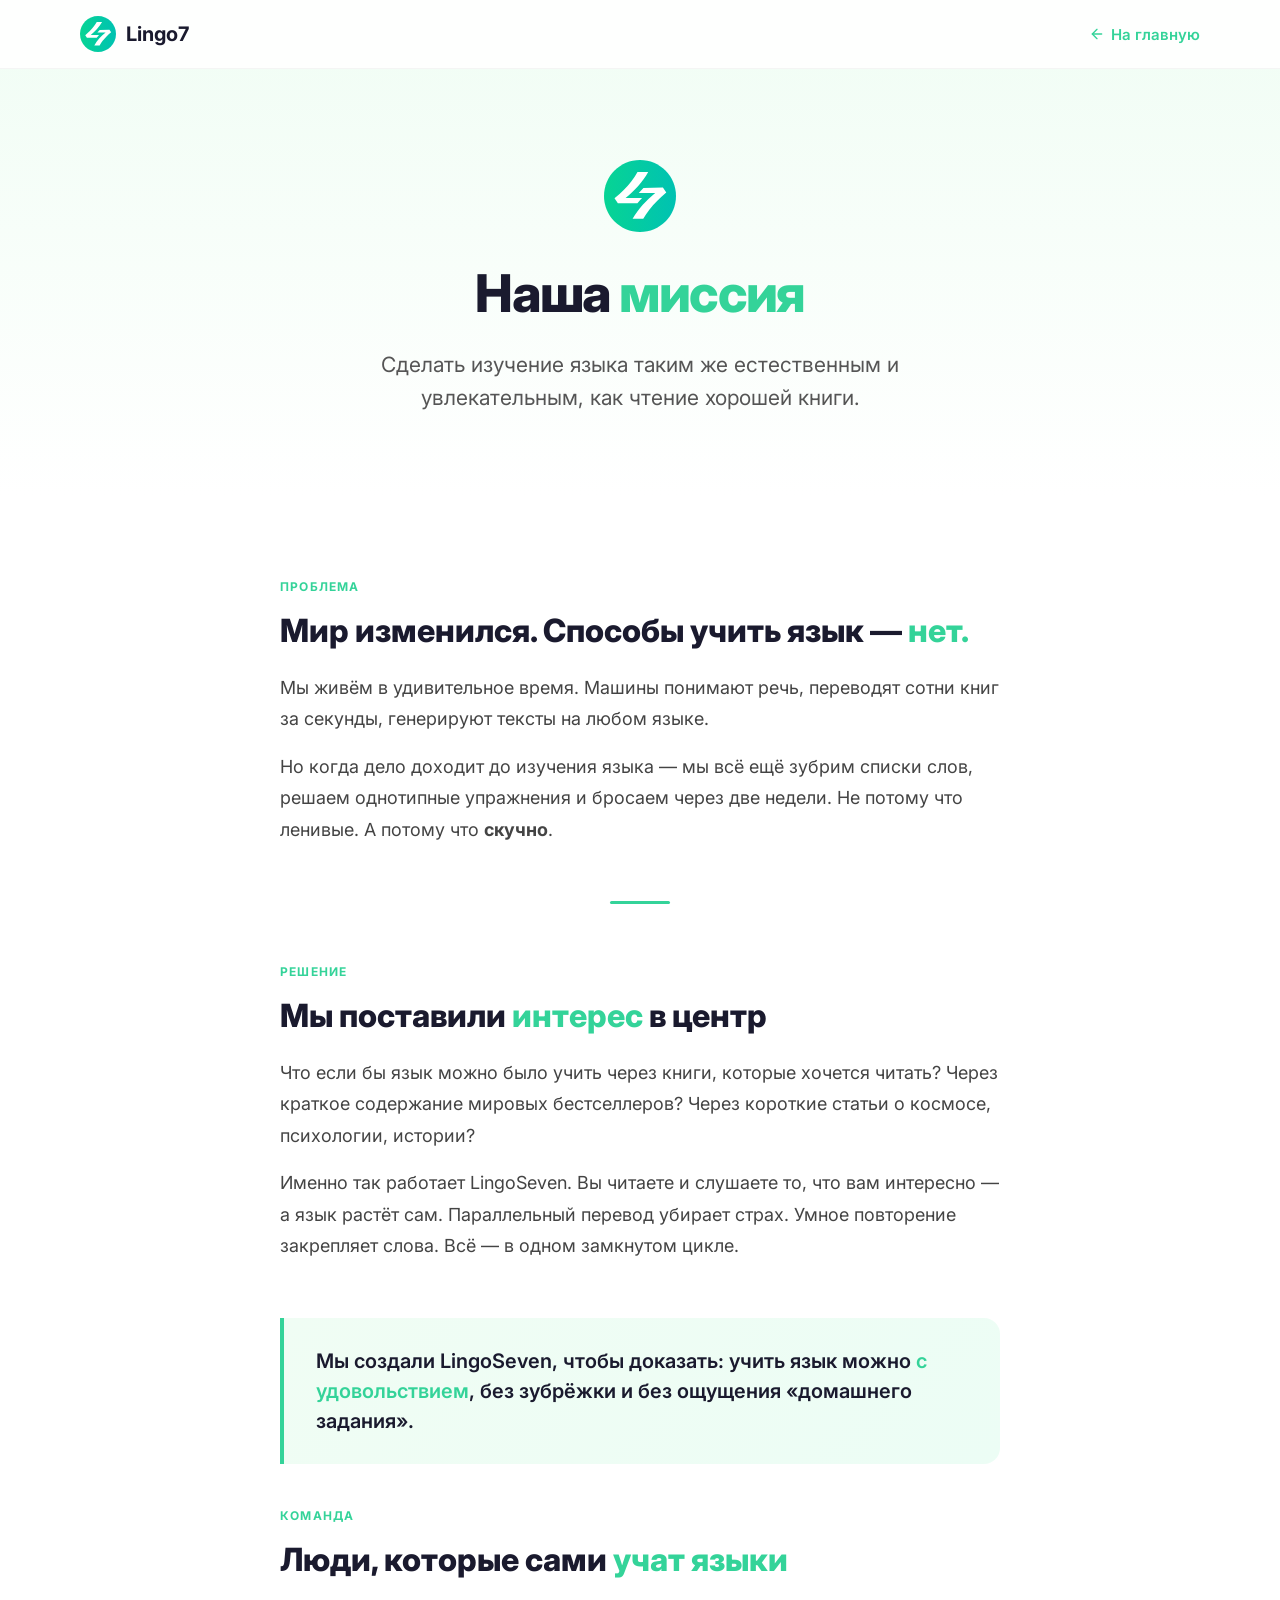
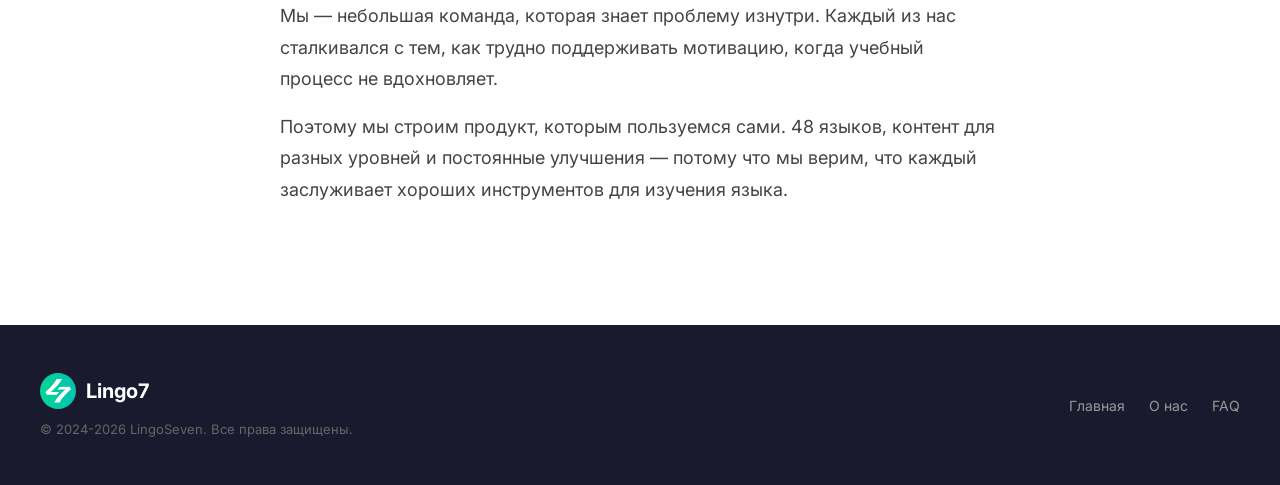
==== about.html @ 7a11f2e7 "Update about page, fix logos, cleanup" ====
<!DOCTYPE html>
<html lang="ru">
<head>
  <meta charset="UTF-8">
  <meta name="viewport" content="width=device-width, initial-scale=1.0">
  <title>О нас — LingoSeven</title>
  <link rel="icon" type="image/svg+xml" href="favicon.svg">
  <link rel="preconnect" href="https://fonts.googleapis.com">
  <link rel="preconnect" href="https://fonts.gstatic.com" crossorigin>
  <link href="https://fonts.googleapis.com/css2?family=Inter:wght@400;500;600;700;800&display=swap" rel="stylesheet">
  <style>
    *, *::before, *::after { margin: 0; padding: 0; box-sizing: border-box; }
    html { font-size: 16px; scroll-behavior: smooth; }
    body {
      font-family: 'Inter', -apple-system, BlinkMacSystemFont, sans-serif;
      color: #1a1a2e;
      background: #fff;
      -webkit-font-smoothing: antialiased;
    }
    a { text-decoration: none; color: inherit; }

    /* Header */
    .header {
      position: fixed; top: 0; left: 0; right: 0; z-index: 100;
      background: rgba(255,255,255,0.9);
      backdrop-filter: blur(12px); -webkit-backdrop-filter: blur(12px);
      border-bottom: 1px solid rgba(0,0,0,0.04);
    }
    .header__inner {
      max-width: 1200px; margin: 0 auto; padding: 16px 40px;
      display: flex; align-items: center; justify-content: space-between;
    }
    .logo { display: flex; align-items: center; gap: 10px; }
    .logo__img { height: 36px; width: auto; }
    .logo__text { font-size: 20px; font-weight: 700; color: #1a1a2e; }
    .header__back {
      font-size: 15px; font-weight: 600; color: #34D399;
      display: flex; align-items: center; gap: 6px;
    }
    .header__back:hover { text-decoration: underline; }

    /* Hero */
    .about-hero {
      padding: 160px 40px 80px;
      text-align: center;
      background: linear-gradient(180deg, #f0fdf4 0%, #fff 100%);
    }
    .about-hero__icon {
      width: 72px; height: 72px;
      margin: 0 auto 28px;
    }
    .about-hero__title {
      font-size: 52px; font-weight: 800; line-height: 1.15;
      letter-spacing: -0.03em; margin-bottom: 24px;
    }
    .about-hero__title span { color: #34D399; }
    .about-hero__subtitle {
      font-size: 21px; color: #555; line-height: 1.6;
      max-width: 640px; margin: 0 auto;
    }

    /* Story */
    .story {
      padding: 80px 40px;
      max-width: 800px;
      margin: 0 auto;
    }
    .story__block {
      margin-bottom: 56px;
    }
    .story__block:last-child {
      margin-bottom: 0;
    }
    .story__label {
      display: inline-block;
      font-size: 12px;
      font-weight: 700;
      text-transform: uppercase;
      letter-spacing: 0.1em;
      color: #34D399;
      margin-bottom: 16px;
    }
    .story__block h2 {
      font-size: 32px; font-weight: 800; line-height: 1.3;
      margin-bottom: 20px;
    }
    .story__block h2 span { color: #34D399; }
    .story__block p {
      font-size: 18px; color: #444; line-height: 1.75;
      margin-bottom: 16px;
    }
    .story__block p:last-child { margin-bottom: 0; }

    /* Highlight quote */
    .story__highlight {
      background: linear-gradient(135deg, #f0fdf4 0%, #ecfdf5 100%);
      border-left: 4px solid #34D399;
      border-radius: 0 16px 16px 0;
      padding: 28px 32px;
      margin: 40px 0;
    }
    .story__highlight p {
      font-size: 20px;
      font-weight: 600;
      color: #1a1a2e;
      line-height: 1.5;
      margin: 0;
    }
    .story__highlight span { color: #34D399; }

    /* Divider */
    .divider {
      width: 60px;
      height: 3px;
      background: #34D399;
      border-radius: 2px;
      margin: 0 auto;
    }

    /* Footer */
    .footer {
      background: #1a1a2e; color: #fff; padding: 48px 40px;
      margin-top: 40px;
    }
    .footer__inner {
      max-width: 1200px; margin: 0 auto;
      display: flex; align-items: center; justify-content: space-between;
    }
    .footer .logo__text { color: #fff; }
    .footer__copy { font-size: 13px; color: #666; margin-top: 12px; }
    .footer__links { display: flex; gap: 24px; }
    .footer__links a { font-size: 14px; color: #999; transition: color 0.2s; }
    .footer__links a:hover { color: #34D399; }

    /* Responsive */
    @media (max-width: 768px) {
      .header__inner { padding: 12px 16px; }
      .about-hero { padding: 110px 16px 60px; }
      .about-hero__icon { width: 56px; height: 56px; margin-bottom: 20px; }
      .about-hero__title { font-size: 34px; }
      .about-hero__subtitle { font-size: 17px; }
      .story { padding: 48px 16px; }
      .story__block h2 { font-size: 26px; }
      .story__block p { font-size: 16px; }
      .story__highlight { padding: 20px 20px; }
      .story__highlight p { font-size: 17px; }
      .footer { padding: 32px 16px; margin-top: 20px; }
      .footer__inner { flex-direction: column; text-align: center; gap: 20px; }
      .footer__links { flex-wrap: wrap; justify-content: center; gap: 16px; }
    }
  </style>
</head>
<body>

  <header class="header">
    <div class="header__inner">
      <a href="index.html" class="logo">
        <img src="favicon.svg" alt="LingoSeven" class="logo__img">
        <span class="logo__text">Lingo7</span>
      </a>
      <a href="index.html" class="header__back">
        <svg width="16" height="16" viewBox="0 0 24 24" fill="none" stroke="currentColor" stroke-width="2" stroke-linecap="round" stroke-linejoin="round"><path d="M19 12H5"/><polyline points="12 19 5 12 12 5"/></svg>
        На главную
      </a>
    </div>
  </header>

  <section class="about-hero">
    <img src="favicon.svg" alt="" class="about-hero__icon">
    <h1 class="about-hero__title">Наша <span>миссия</span></h1>
    <p class="about-hero__subtitle">Сделать изучение языка таким же естественным и увлекательным, как чтение хорошей книги.</p>
  </section>

  <section class="story">

    <div class="story__block">
      <span class="story__label">Проблема</span>
      <h2>Мир изменился. Способы учить язык — <span>нет.</span></h2>
      <p>Мы живём в удивительное время. Машины понимают речь, переводят сотни книг за секунды, генерируют тексты на любом языке.</p>
      <p>Но когда дело доходит до изучения языка — мы всё ещё зубрим списки слов, решаем однотипные упражнения и бросаем через две недели. Не потому что ленивые. А потому что <strong>скучно</strong>.</p>
    </div>

    <div class="divider"></div>

    <div class="story__block" style="margin-top: 56px;">
      <span class="story__label">Решение</span>
      <h2>Мы поставили <span>интерес</span> в центр</h2>
      <p>Что если бы язык можно было учить через книги, которые хочется читать? Через краткое содержание мировых бестселлеров? Через короткие статьи о космосе, психологии, истории?</p>
      <p>Именно так работает LingoSeven. Вы читаете и слушаете то, что вам интересно — а язык растёт сам. Параллельный перевод убирает страх. Умное повторение закрепляет слова. Всё — в одном замкнутом цикле.</p>
    </div>

    <div class="story__highlight">
      <p>Мы создали LingoSeven, чтобы доказать: учить язык можно <span>с удовольствием</span>, без зубрёжки и без ощущения «домашнего задания».</p>
    </div>

    <div class="story__block">
      <span class="story__label">Команда</span>
      <h2>Люди, которые сами <span>учат языки</span></h2>
      <p>Мы — небольшая команда, которая знает проблему изнутри. Каждый из нас сталкивался с тем, как трудно поддерживать мотивацию, когда учебный процесс не вдохновляет.</p>
      <p>Поэтому мы строим продукт, которым пользуемся сами. 48 языков, контент для разных уровней и постоянные улучшения — потому что мы верим, что каждый заслуживает хороших инструментов для изучения языка.</p>
    </div>

  </section>

  <footer class="footer">
    <div class="footer__inner">
      <div>
        <a href="index.html" class="logo">
          <img src="favicon.svg" alt="LingoSeven" class="logo__img">
          <span class="logo__text">Lingo7</span>
        </a>
        <p class="footer__copy">&copy; 2024-2026 LingoSeven. Все права защищены.</p>
      </div>
      <div class="footer__links">
        <a href="index.html">Главная</a>
        <a href="about.html">О нас</a>
        <a href="index.html#faq">FAQ</a>
      </div>
    </div>
  </footer>

</body>
</html>
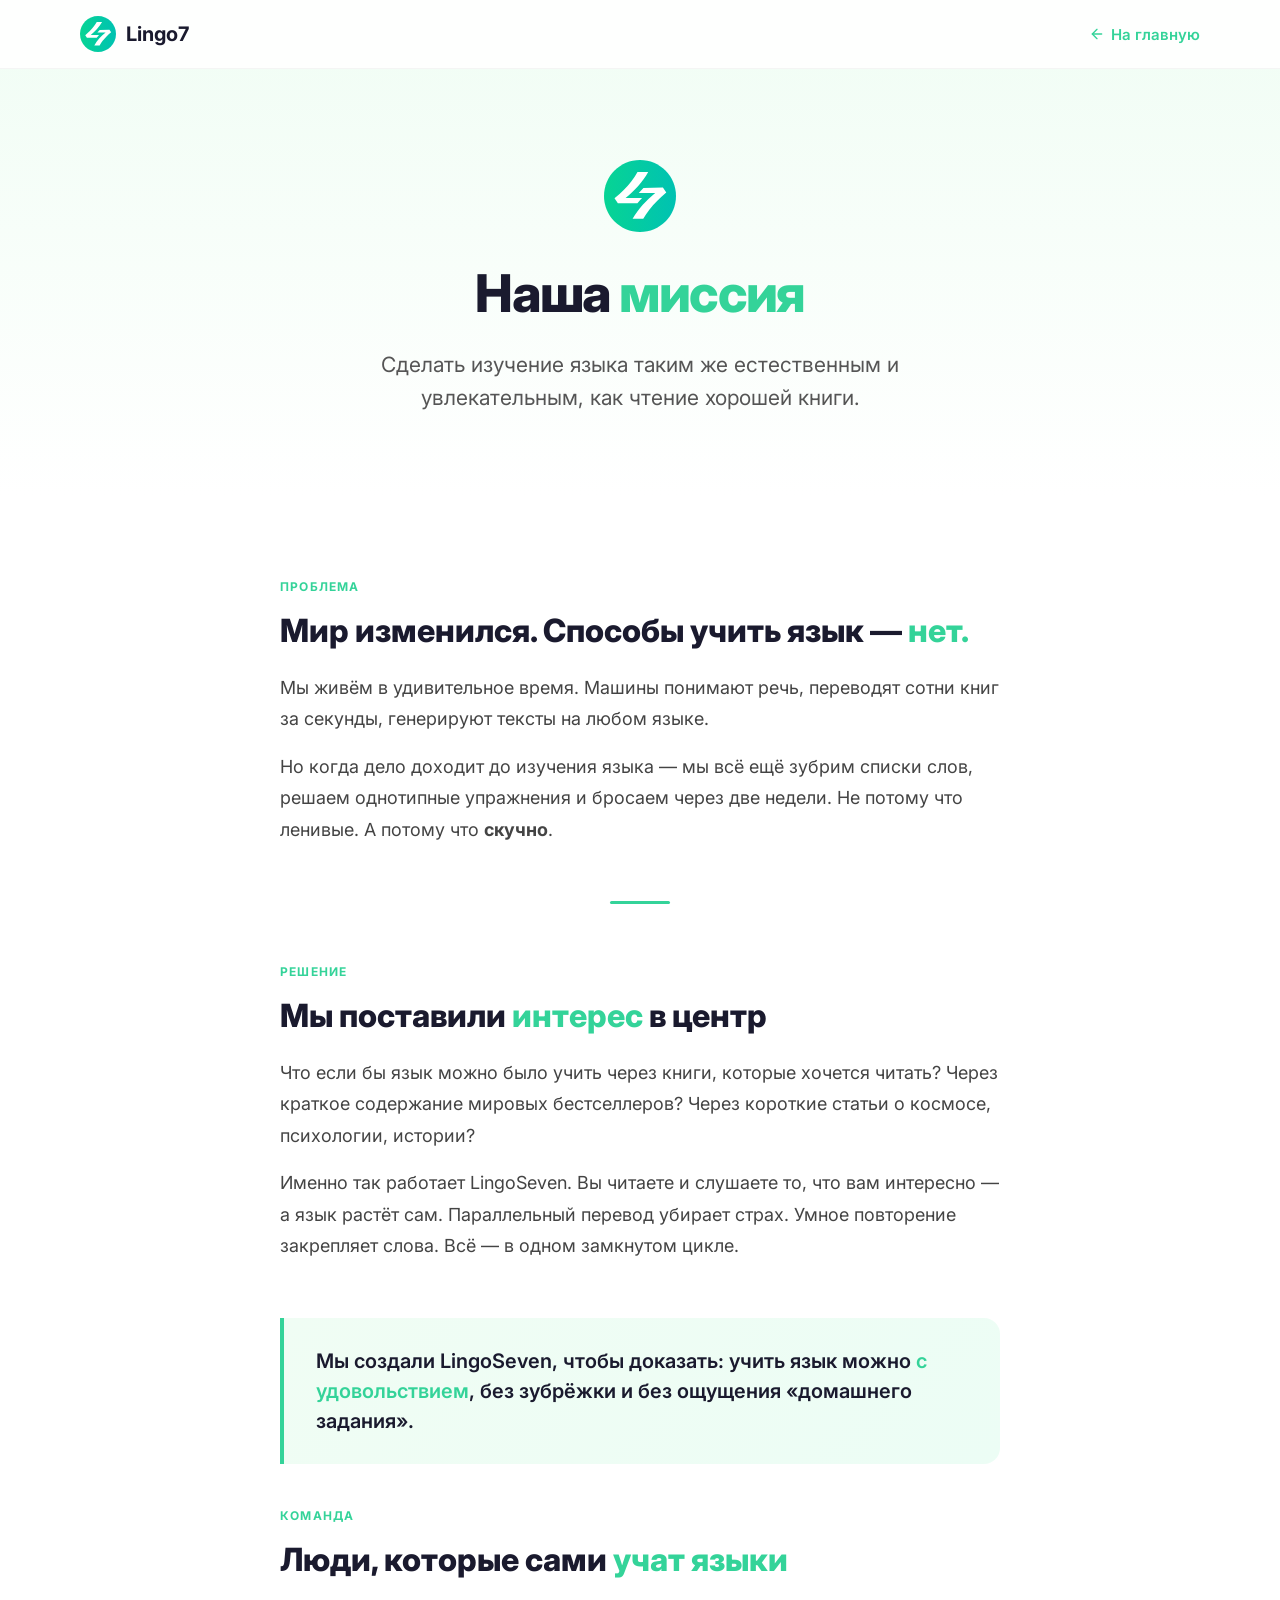
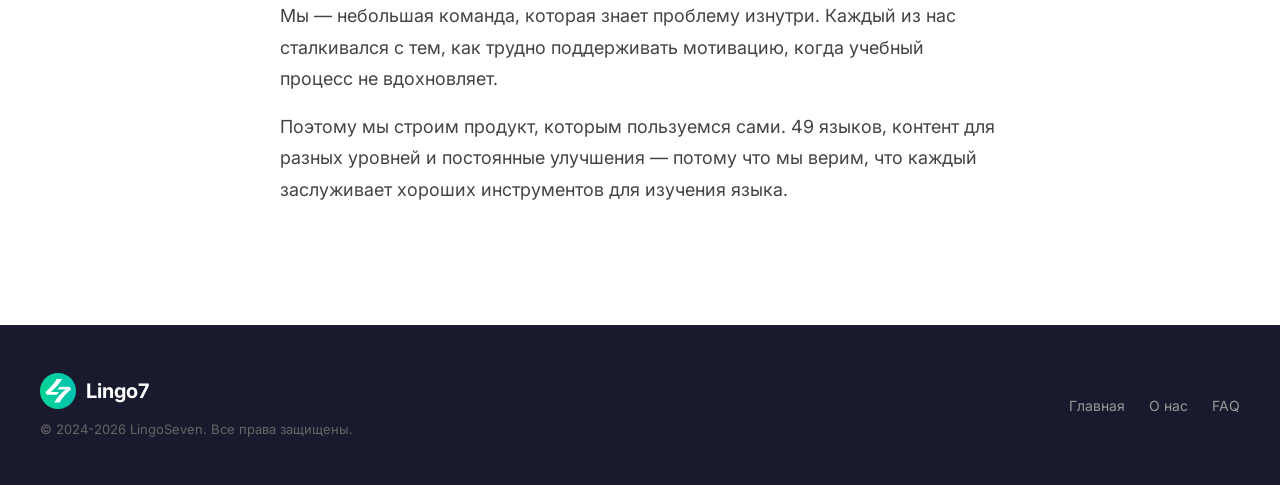
==== commit 99ad4c53: "Update language count from 48 to 49 Co-Authored-By: Claude Opus 4.7 (1M context) <noreply@anthropic." ====
--- a/about.html
+++ b/about.html
@@ -3,8 +3,19 @@
 <head>
   <meta charset="UTF-8">
   <meta name="viewport" content="width=device-width, initial-scale=1.0">
-  <title>О нас — LingoSeven</title>
+  <title>О нас — Lingo7</title>
+  <meta name="description" content="Lingo7 — приложение для изучения языков через чтение интересного контента. Наша миссия — сделать изучение языка таким же естественным, как чтение хорошей книги.">
+  <link rel="canonical" href="https://lingo7.ru/about.html">
+  <meta property="og:type" content="website">
+  <meta property="og:url" content="https://lingo7.ru/about.html">
+  <meta property="og:title" content="О нас — Lingo7">
+  <meta property="og:description" content="Lingo7 — приложение для изучения языков через чтение. Наша миссия — сделать изучение языка таким же естественным, как чтение хорошей книги.">
+  <meta property="og:image" content="https://lingo7.ru/icon-512.png">
+  <link rel="icon" href="favicon.ico" sizes="any">
   <link rel="icon" type="image/svg+xml" href="favicon.svg">
+  <link rel="icon" type="image/png" sizes="16x16" href="favicon-16x16.png">
+  <link rel="icon" type="image/png" sizes="32x32" href="favicon-32x32.png">
+  <link rel="apple-touch-icon" href="apple-touch-icon.png">
   <link rel="preconnect" href="https://fonts.googleapis.com">
   <link rel="preconnect" href="https://fonts.gstatic.com" crossorigin>
   <link href="https://fonts.googleapis.com/css2?family=Inter:wght@400;500;600;700;800&display=swap" rel="stylesheet">
@@ -149,6 +160,8 @@
       .footer__links { flex-wrap: wrap; justify-content: center; gap: 16px; }
     }
   </style>
+  <script src="metrika.js"></script>
+  <noscript><div><img src="https://mc.yandex.ru/watch/108422162" style="position:absolute; left:-9999px;" alt="" /></div></noscript>
 </head>
 <body>
 
@@ -197,7 +210,7 @@
       <span class="story__label">Команда</span>
       <h2>Люди, которые сами <span>учат языки</span></h2>
       <p>Мы — небольшая команда, которая знает проблему изнутри. Каждый из нас сталкивался с тем, как трудно поддерживать мотивацию, когда учебный процесс не вдохновляет.</p>
-      <p>Поэтому мы строим продукт, которым пользуемся сами. 48 языков, контент для разных уровней и постоянные улучшения — потому что мы верим, что каждый заслуживает хороших инструментов для изучения языка.</p>
+      <p>Поэтому мы строим продукт, которым пользуемся сами. 49 языков, контент для разных уровней и постоянные улучшения — потому что мы верим, что каждый заслуживает хороших инструментов для изучения языка.</p>
     </div>
 
   </section>
